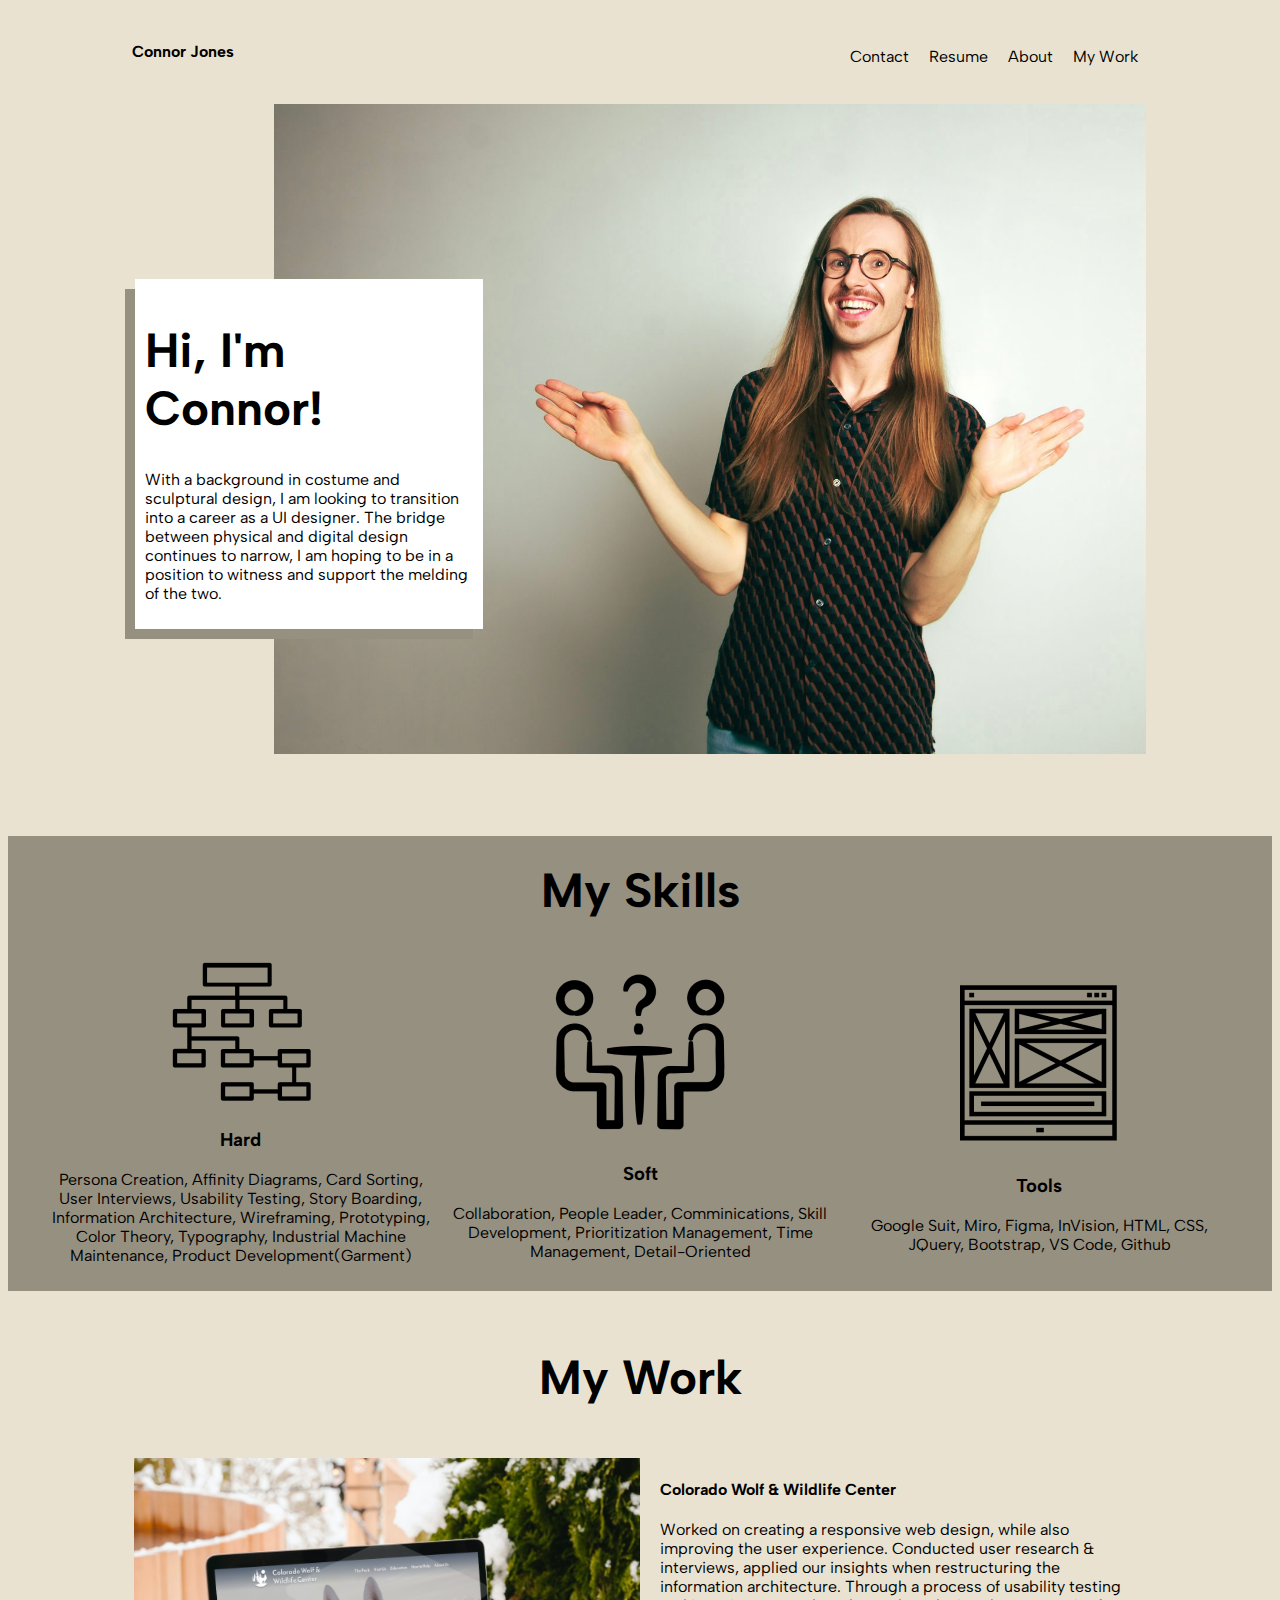
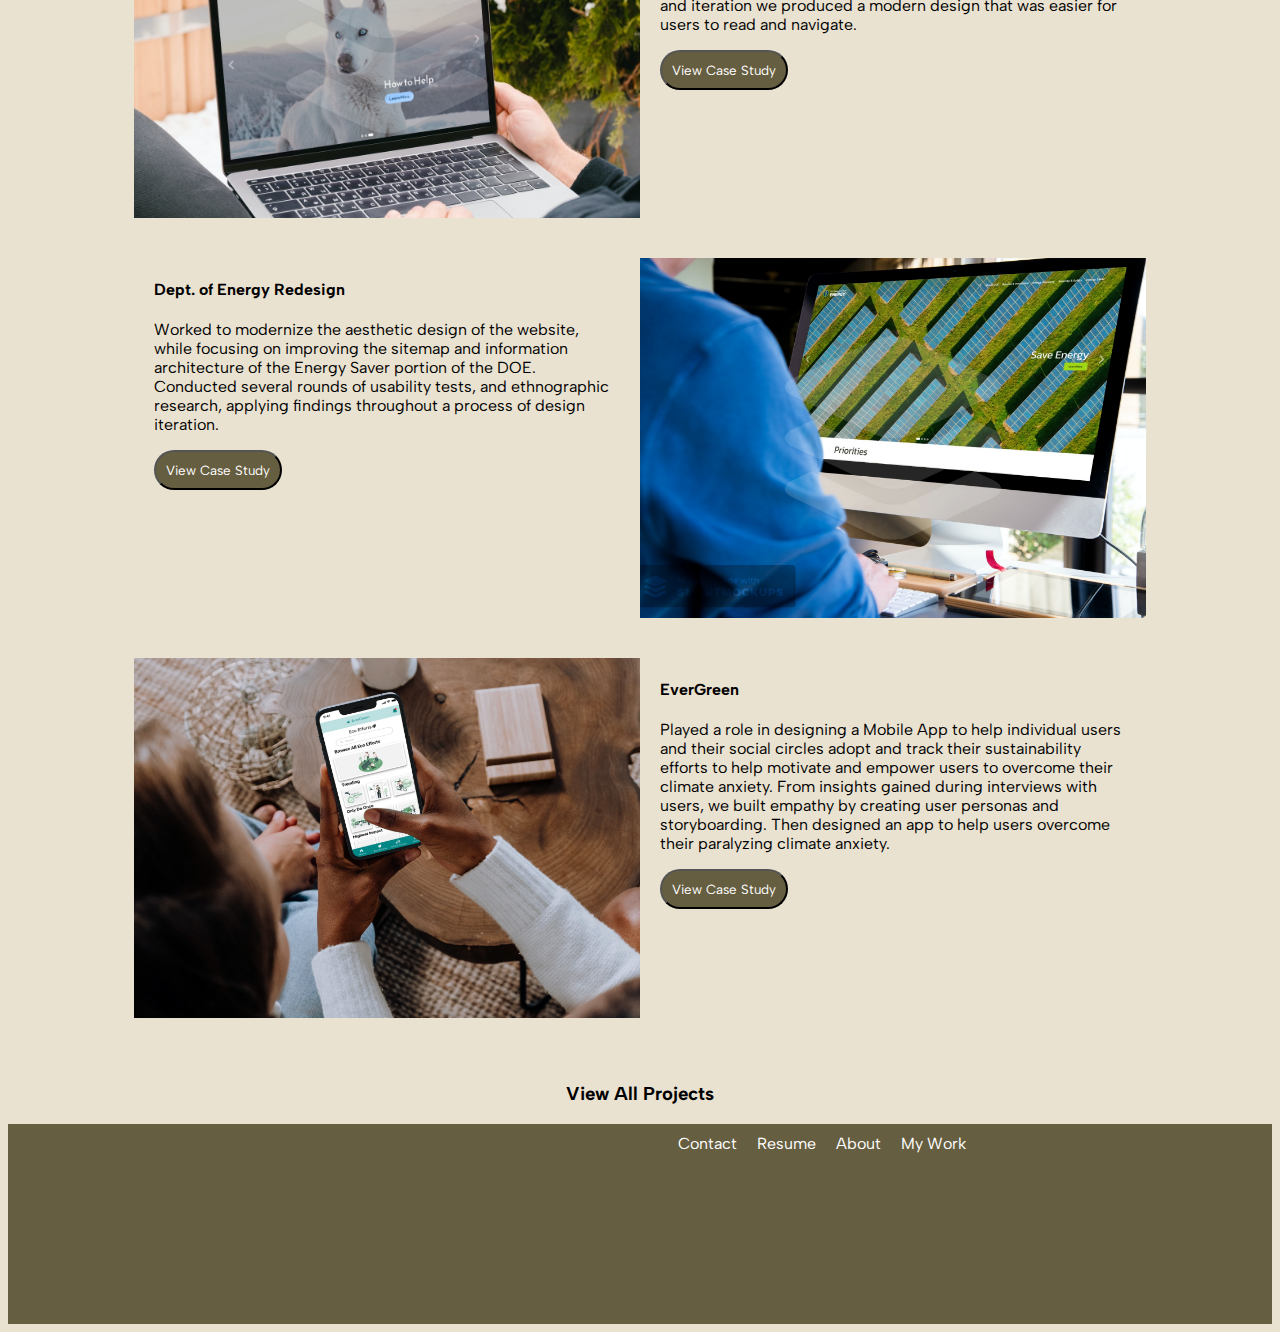
==== index.html @ 47800088 "Uploading File from HW_18" ====
<!DOCTYPE html>
<html>
<head>

    <title>Connor Jones Portfolio</title>
    <!-- Google tag (gtag.js) -->
    <script async src="https://www.googletagmanager.com/gtag/js?id=G-L7NVPBSQMH"></script>
    <script>
        window.dataLayer = window.dataLayer || [];
        function gtag(){dataLayer.push(arguments);}
        gtag('js', new Date());

        gtag('config', 'G-L7NVPBSQMH');
    </script>
    <!-- Hotjar Tracking Code for https://connorjjones.github.io/UX_UI_HW_17/ -->
    <script>
        (function(h,o,t,j,a,r){
            h.hj=h.hj||function(){(h.hj.q=h.hj.q||[]).push(arguments)};
             h._hjSettings={hjid:3104429,hjsv:6};
            a=o.getElementsByTagName('head')[0];
            r=o.createElement('script');r.async=1;
            r.src=t+h._hjSettings.hjid+j+h._hjSettings.hjsv;
            a.appendChild(r);
        })(window,document,'https://static.hotjar.com/c/hotjar-','.js?sv=');
    </script>


    <link href="./CSS/style.css" rel="stylesheet" type="text/css">
    <link rel="preconnect" href="https://fonts.googleapis.com">
    <link rel="preconnect" href="https://fonts.gstatic.com" crossorigin>
    <link href="https://fonts.googleapis.com/css2?family=Albert+Sans:wght@400;500;600;700&display=swap" rel="stylesheet">



</head>
<body>
    <header class="navigation">
        <nav class="inline-block">
            <div class="logo inline-block">
                <!-- <img> -->
                <h4>Connor Jones</h4>
            </div>
            <ul class="nav inline-block">
                <li class="navItem inline-block">My Work</li>
                <li class="navItem inline-block">About</li>
                <li class="navItem inline-block">Resume</li>
                <li class="navItem inline-block">Contact</li>
            </ul>
        </nav>
    </header>
    <section>
        <div class="hero">
            <div class="heroImg">
                <!-- <img src="/Images/indy-7.jpg"> -->
                <div class="content">
                    <h1>Hi, I'm Connor!</h1>
                    <p>With a background in costume and sculptural design, I am looking to transition into a career as a UI designer.  The bridge between physical and digital design continues to narrow, I am hoping to be in a position to witness and support the melding of the two.</p>
                    <!-- <button>Download Resume</button> -->
                </div>
            </div>
        </div>
    </section>
    <section class="mySkills">
        <h1 class="sectionHeader">My Skills</h1>
        <div class="flexContainer">
            <div class="flexChild">
                <img src="/Images/noun-information-architecture-1871614 1.png">
                <h3>Hard</h3>
                <p>Persona Creation,    Affinity Diagrams,    Card Sorting,    User Interviews,    Usability Testing,    Story Boarding,    Information Architecture,     Wireframing,    Prototyping,    Color Theory,    Typography,    Industrial Machine Maintenance,    Product Development(Garment)</p>
            </div>
            <div class="flexChild">
                <img src="/Images/noun-interview-1603594 1.png">
                <h3>Soft</h3>
                <p>Collaboration,    People Leader,  Comminications,    Skill Development,    Prioritization Management,    Time Management,    Detail-Oriented</p>
            </div>
            <div class="flexChild">
                <img src="/Images/noun-web-development-1353982 1.png">
                <h3>Tools</h3>
                <p>Google Suit,     Miro,    Figma,    InVision,    HTML,    CSS,    JQuery,    Bootstrap,   VS Code,   Github</p>
            </div>
        </div>
    </section>
    <!-- My Work Section Constructed using CSS Grid -->
    <section class="myWork">
        <h1 class="sectionHeader">My Work</h1>
        <div class="workGrid">
            <div class="cwwcImg">
                <!-- <img src="/Images/CWWC_1.jpg"> -->
            </div>
            <div class="cwwcContent">
                <h4>Colorado Wolf & Wildlife Center</h4>
                <p>Worked on creating a responsive web design, while also improving the user experience. Conducted user research & interviews, applied our insights when  restructuring the information architecture.  Through a process of usability testing and iteration we produced a modern design that was easier for users to read and navigate.</p>
                <button>View Case Study</button>
            </div>
            <div class="doeImg">
                <!-- <img src="/Images/DOE_1.jpg"> -->
            </div>
            <div class="doeContent">
                <h4>Dept. of Energy Redesign</h4>
                <p>Worked to modernize the aesthetic design of the website, while focusing on improving the sitemap and information architecture of the Energy Saver portion of the DOE.  Conducted several rounds of usability tests, and ethnographic research, applying findings throughout a process of design iteration.</p>
                <button>View Case Study</button>
            </div>
            <div class="evergreenImg">
                <!-- <img src="/Images/EverGreen_1.jpg"> -->
            </div>
            <div class="evergreenContent">
                <h4>EverGreen</h4>
                <p>Played a role in designing a Mobile App to help individual users and their social circles adopt and track their sustainability efforts to help motivate and empower users to overcome their climate anxiety.  From insights gained during interviews with users, we built empathy by creating user personas and storyboarding.  Then designed an app to help users overcome their paralyzing climate anxiety. </p>
                <button>View Case Study</button>
            </div>
        </div>
        <h3 class="sectionHeader">View All Projects</h3>
    </section>
    <footer>
        <div class="footerContent">
            <ul class="footerNav">
                <li class="navItem inline-block">My Work</li>
                <li class="navItem inline-block">About</li>
                <li class="navItem inline-block">Resume</li>
                <li class="navItem inline-block">Contact</li>
            </ul>
        </div>
    </footer>
</body>
</html>
---- CSS/style.css ----
h1, h2, h3, h4, h5, h6, li, p, button {
    font-family: 'Albert Sans', sans-serif;
}
h1{
    font-size: 3em;
}
body{
    background-color: #E9E2D0;
}
.inline-block{
    display: inline-block;
    vertical-align: top;
}
.logo{
    text-align: center;
    /* outline: 1px solid red; */
    margin-left: 9%;
}
nav{
    width: 98%;
    padding: 1%;
    /* outline: 1px solid red; */
}
.nav{
    margin-right: 9%;
    float: right !important;
    /* outline: 1px solid red; */
}
ul{
    width: 50%;
    justify-content: center;
}
.navItem{
    padding: 10px;
    text-align: center;
    float: right;
}
.hero{
    width: 100%;
    height: 700px;
}
.heroImg{
    background-image: url("../Images/indy-7.jpg") !important;
    background-repeat: no-repeat;
    background-size: cover;
    background-position: center;
    height: 600px;
    width: 65%;
    margin-right: 10%;
    float: right;
    margin-bottom: 56px;
    padding: 25px;
}
.content{
    background-color: white;
    padding: 10px;
    width: 40%;
    position: relative;
    left: -20%;
    top: 25%;
    justify-content: center;
    box-shadow: -10px 10px #969080;
}
.mySkills{
    background-color: #969080;
}
.sectionHeader{
    text-align: center;
    padding-top: 25px;
}
.flexContainer{
    display: flex;
    flex-direction: row;
    align-items: center;
    justify-content: center;
}
.flexChild{
    width: 30%;
    text-align: center;
    padding: 10px;
}
.workGrid{
    margin-left: 10%;
    margin-right: 10%;
    display: grid;
    grid-template-columns: 50% 50%;
    grid-template-rows: 400px 400px 400px;
    grid-template-areas: 
        "cwwcImg cwwcContent"
        "doeContent doeImg"
        "evergreenImg evergreenContent"
        ;
}
.cwwcImg{
    grid-area: cwwcImg;
    background-image: url(../Images/CWWC_1.jpg);
    background-size: cover;
    background-repeat: no-repeat;
    background-position: center;
    margin-top: 20px;
    margin-bottom: 20px;
}
.cwwcContent{
    grid-area: cwwcContent;
    padding: 20px;
}
.doeImg{
    grid-area: doeImg;
    background-image: url(../Images/DOE_1.jpg);
    background-size: cover;
    background-repeat: no-repeat;
    background-position: center;
    margin-top: 20px;
    margin-bottom: 20px;
}
.doeContent{
    grid-area: doeContent;
    padding: 20px;
}
.evergreenImg{
    grid-area: evergreenImg;
    background-image: url(../Images/EverGreen_1.jpg);
    background-size: cover;
    background-repeat: no-repeat;
    background-position: center;
    margin-top: 20px;
    margin-bottom: 20px;
    /* outline: 1px solid red; */
}
.evergreenContent{
    grid-area: evergreenContent;
    padding: 20px;
}
button{
    border-radius: 25px;
    padding: 10px;
    color: white;
    background-color: #665E40;
}
footer{
    background-color: #665E40;
}
.footerContent{
    height: 200px;
    width: 100%;
    color: white;
    margin: 0 auto;
    /* outline: 1px solid red; */
}
.footerNav{
    color: white;
    margin: 0 auto;
    /* outline: 1px solid red; */
    justify-content: center;
}
@media only screen and (max-width: 600px){
    .hero{
        height: 800px;
    }
    .heroImg{
        width: 100%;
        margin-right: 0;
        float: none;
        margin-bottom: 200px;
        padding: 0;
    }
    .content{
        background-color: white;
        padding: 10px;
        width: 80%;
        position: relative;
        left: 8%;
        top: 70%;
        justify-content: center;
    }
    .flexContainer{
        flex-direction: column;
    }
    .flexChild{
        width: 100%;
    }
    .workGrid{
        margin-left: 10px;
        margin-right: 10px;
        display: grid;
        grid-template-columns: 1fr;
        grid-template-rows: 400px 1fr 400px 1fr 400px 1fr;
        grid-template-areas: 
            "cwwcImg"
            "cwwcContent"
            "doeImg"
            "doeContent"
            "evergreenImg"
            "evergreenContent"
            ;
    }
}
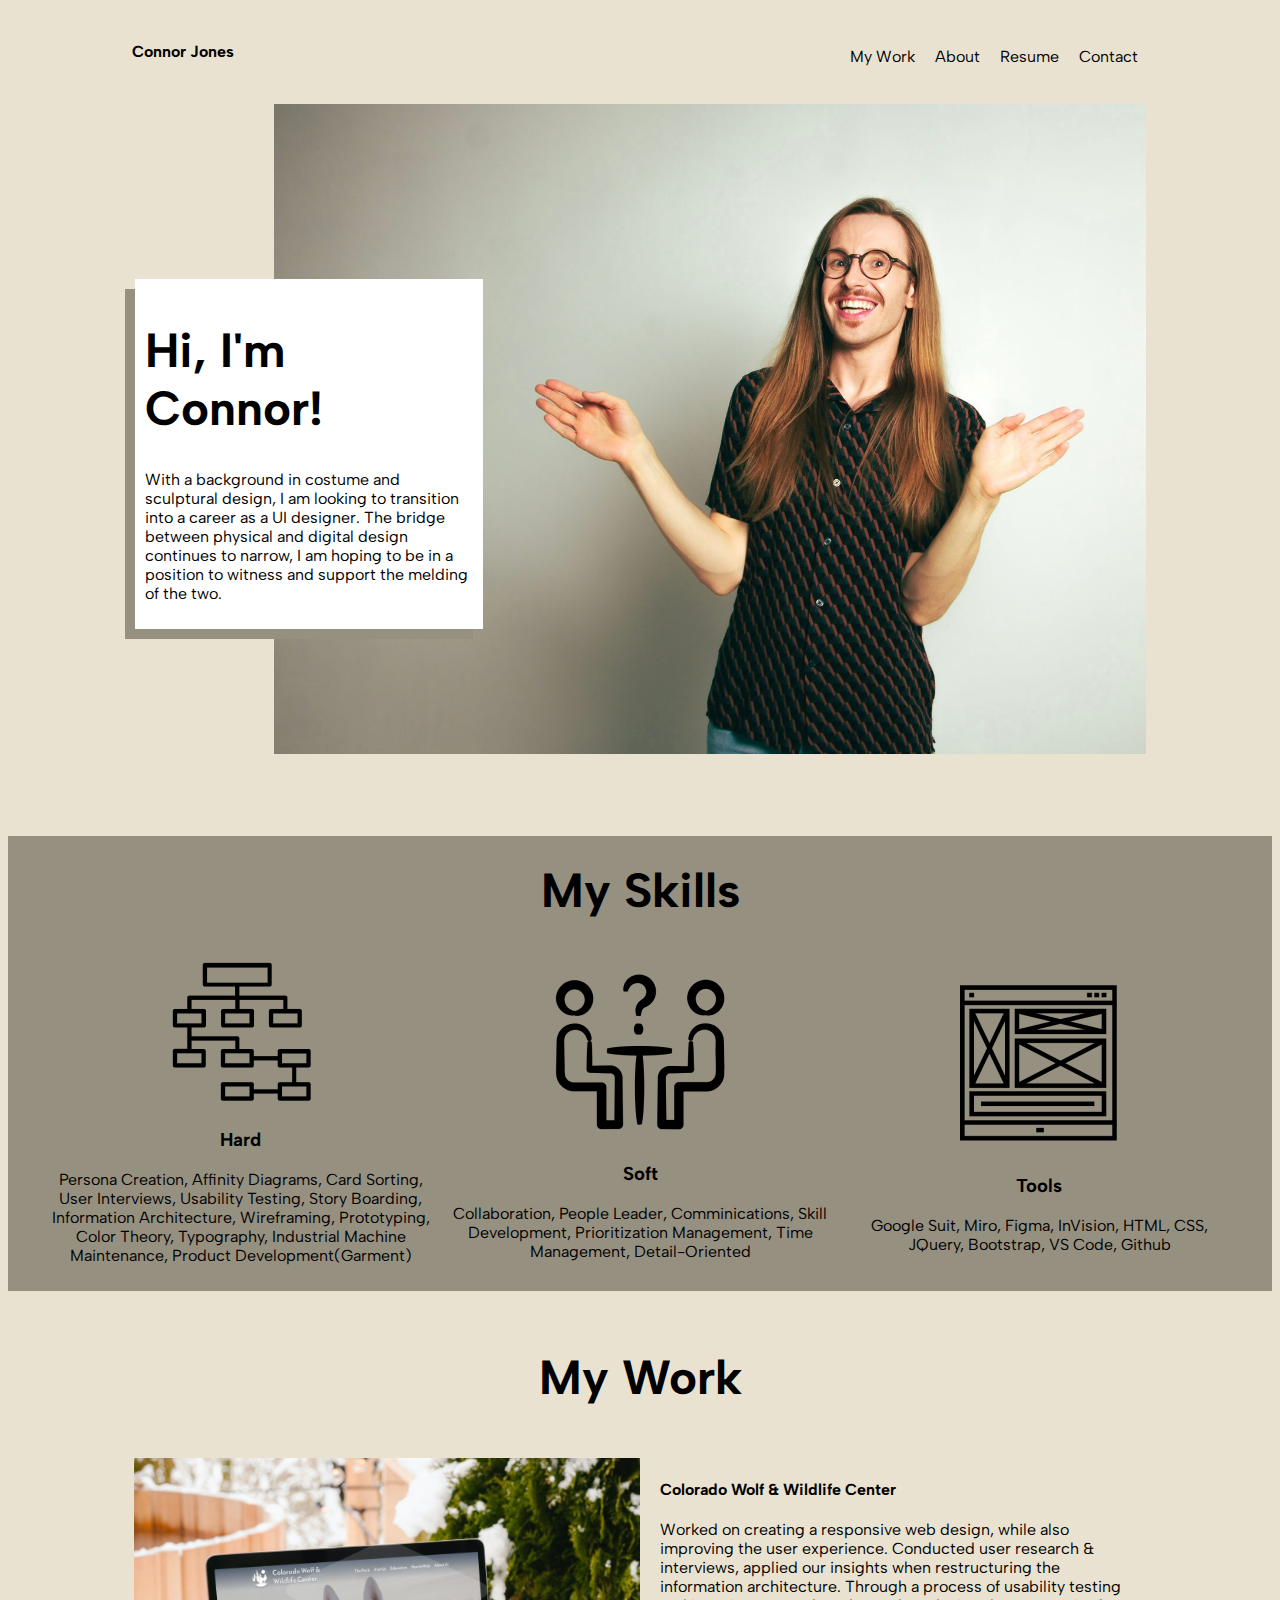
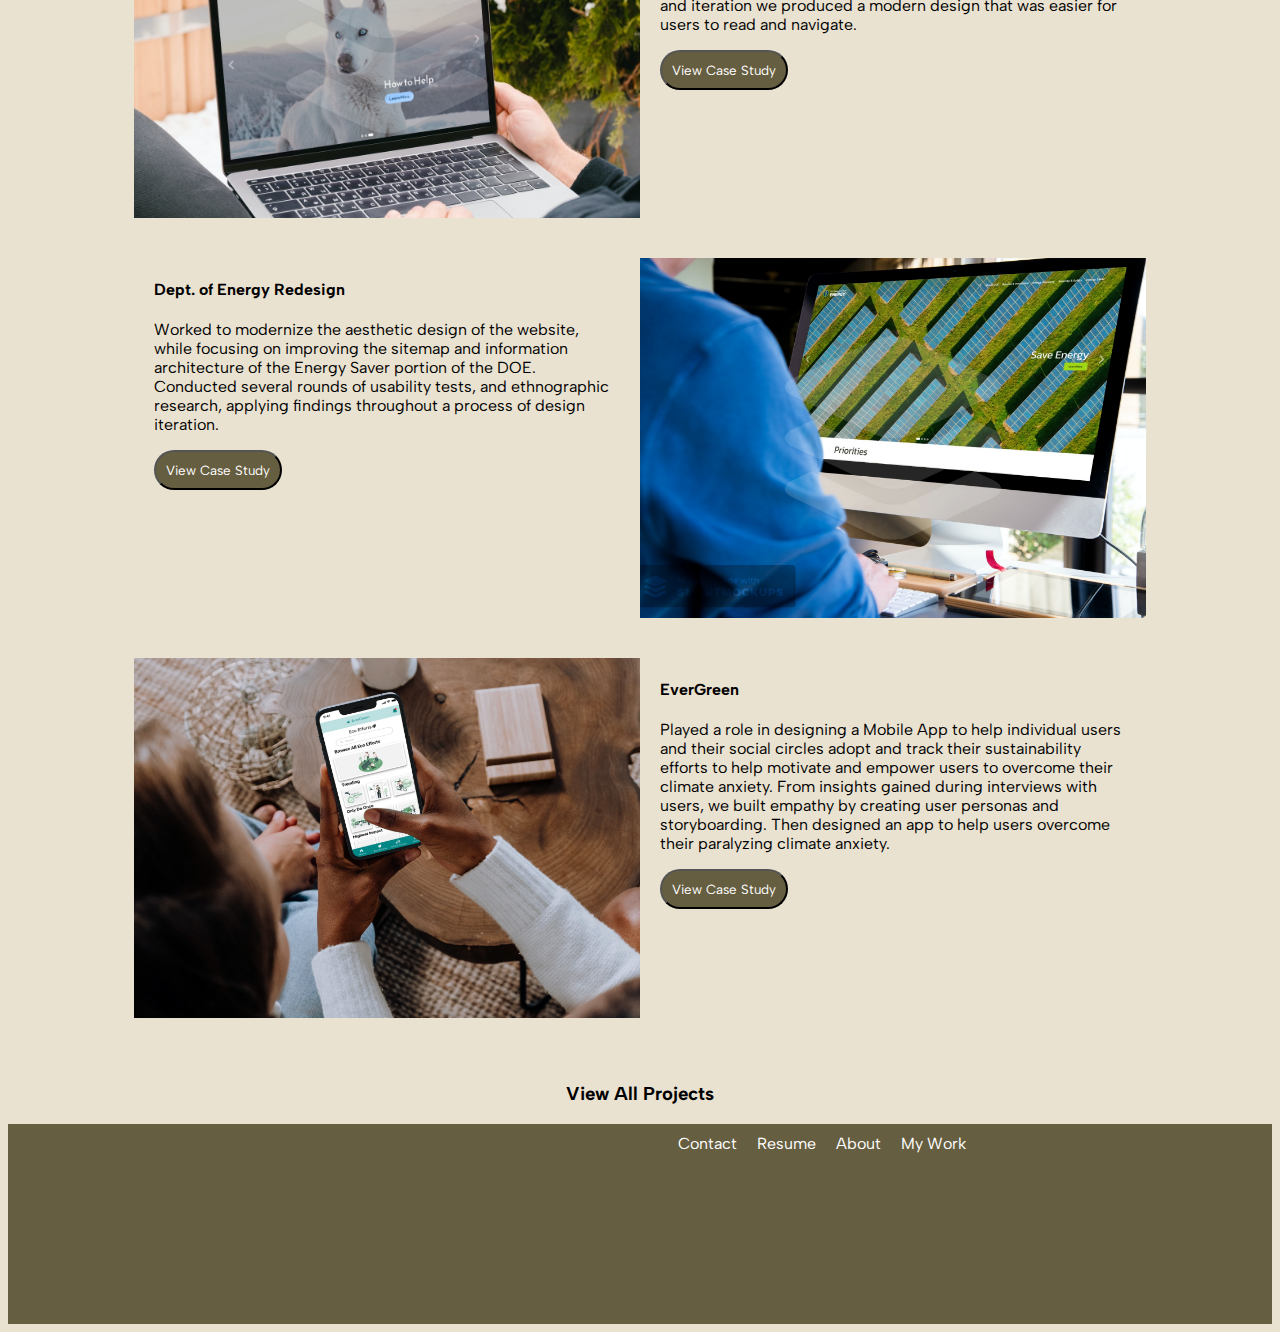
==== commit f24303ff: "adding scroll interaction" ====
--- a/index.html
+++ b/index.html
@@ -29,6 +29,8 @@
     <link rel="preconnect" href="https://fonts.googleapis.com">
     <link rel="preconnect" href="https://fonts.gstatic.com" crossorigin>
     <link href="https://fonts.googleapis.com/css2?family=Albert+Sans:wght@400;500;600;700&display=swap" rel="stylesheet">
+    <!-- JQuery link -->
+    <script src="https://code.jquery.com/jquery-3.4.1.min.js"></script>
 
 
 
@@ -41,10 +43,10 @@
                 <h4>Connor Jones</h4>
             </div>
             <ul class="nav inline-block">
-                <li class="navItem inline-block">My Work</li>
+                <li class="navItem inline-block">Contact</li>
+                <li class="navItem inline-block">Resume</li>
                 <li class="navItem inline-block">About</li>
-                <li class="navItem inline-block">Resume</li>
-                <li class="navItem inline-block">Contact</li>
+                <li class="navItem inline-block" id="myWorkBtn">My Work</li>
             </ul>
         </nav>
     </header>
@@ -81,7 +83,7 @@
         </div>
     </section>
     <!-- My Work Section Constructed using CSS Grid -->
-    <section class="myWork">
+    <section class="myWork" id="myWorkSection">
         <h1 class="sectionHeader">My Work</h1>
         <div class="workGrid">
             <div class="cwwcImg">
@@ -122,4 +124,5 @@
         </div>
     </footer>
 </body>
+<script src="/JS/index.js"></script>
 </html>--- a/CSS/style.css
+++ b/CSS/style.css
@@ -1,4 +1,6 @@
-
+html{
+    scroll-behavior: smooth;
+}
 h1, h2, h3, h4, h5, h6, li, p, button {
     font-family: 'Albert Sans', sans-serif;
 }
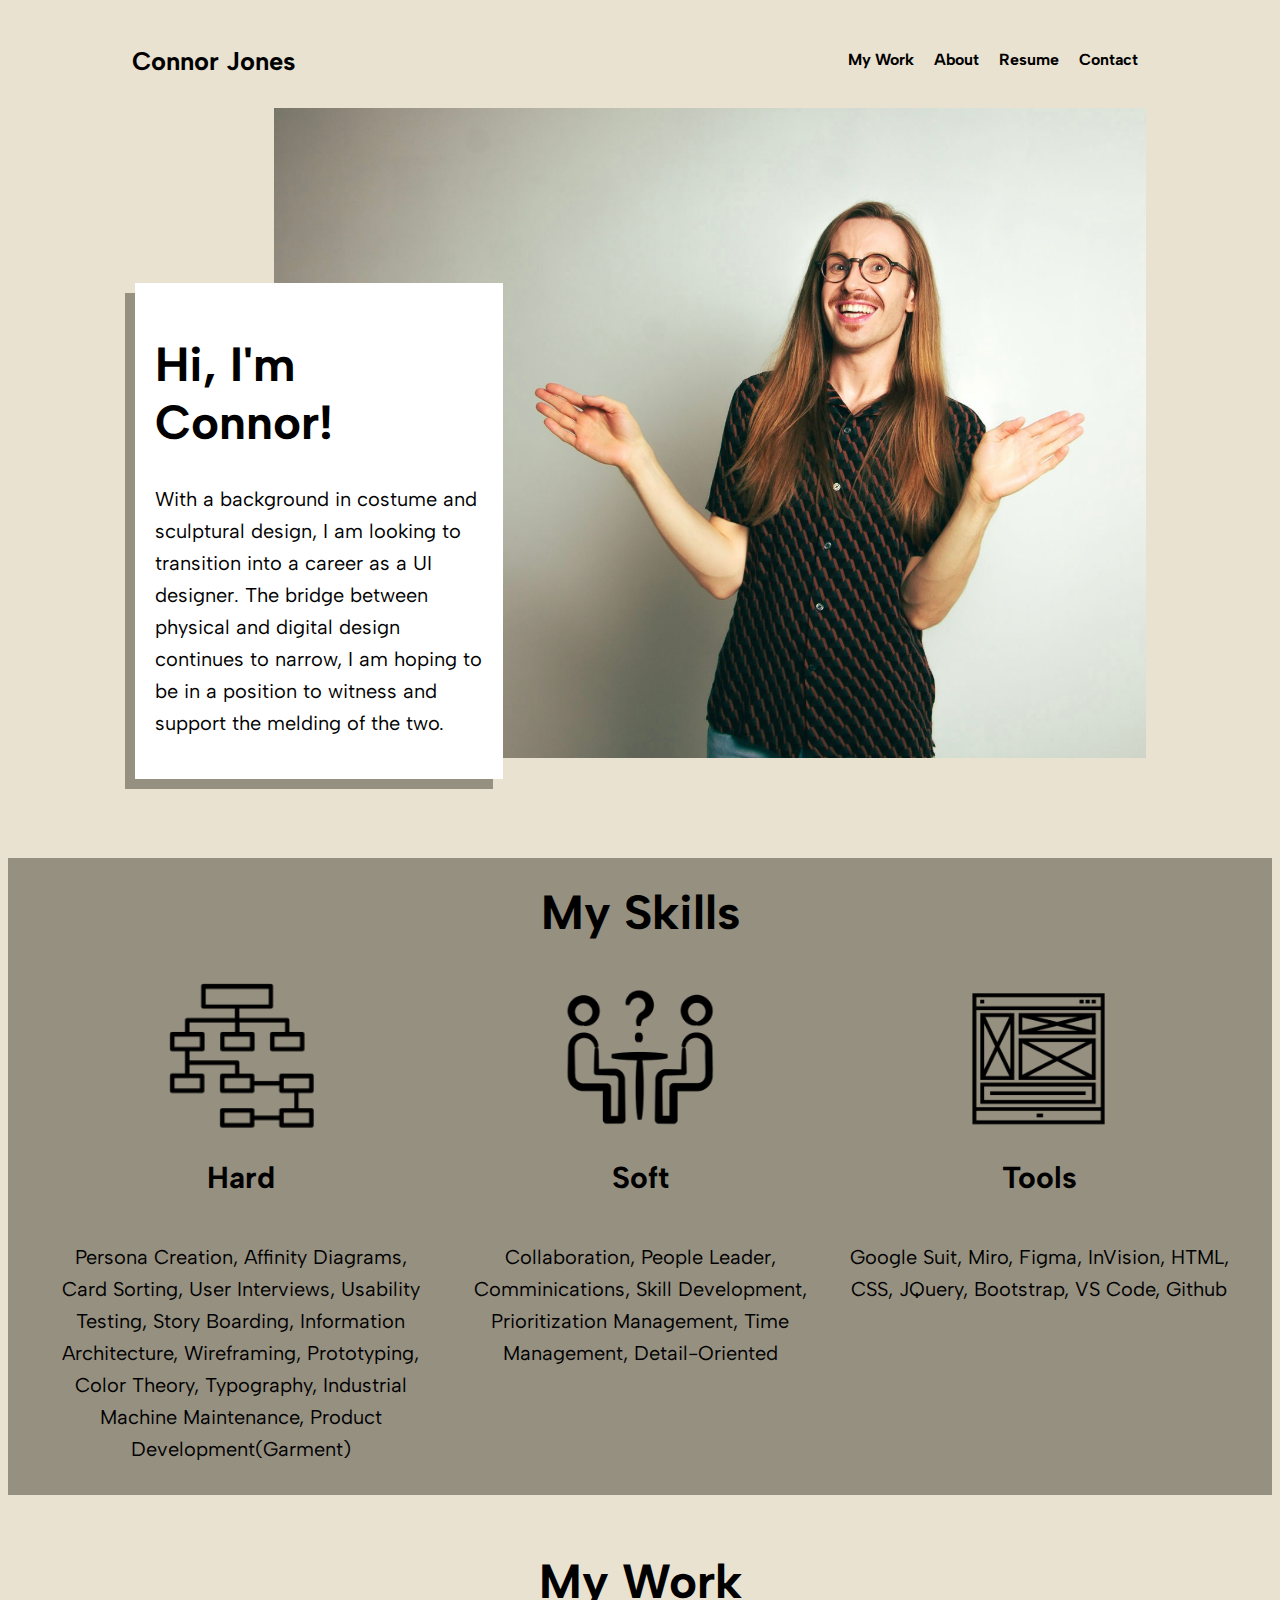
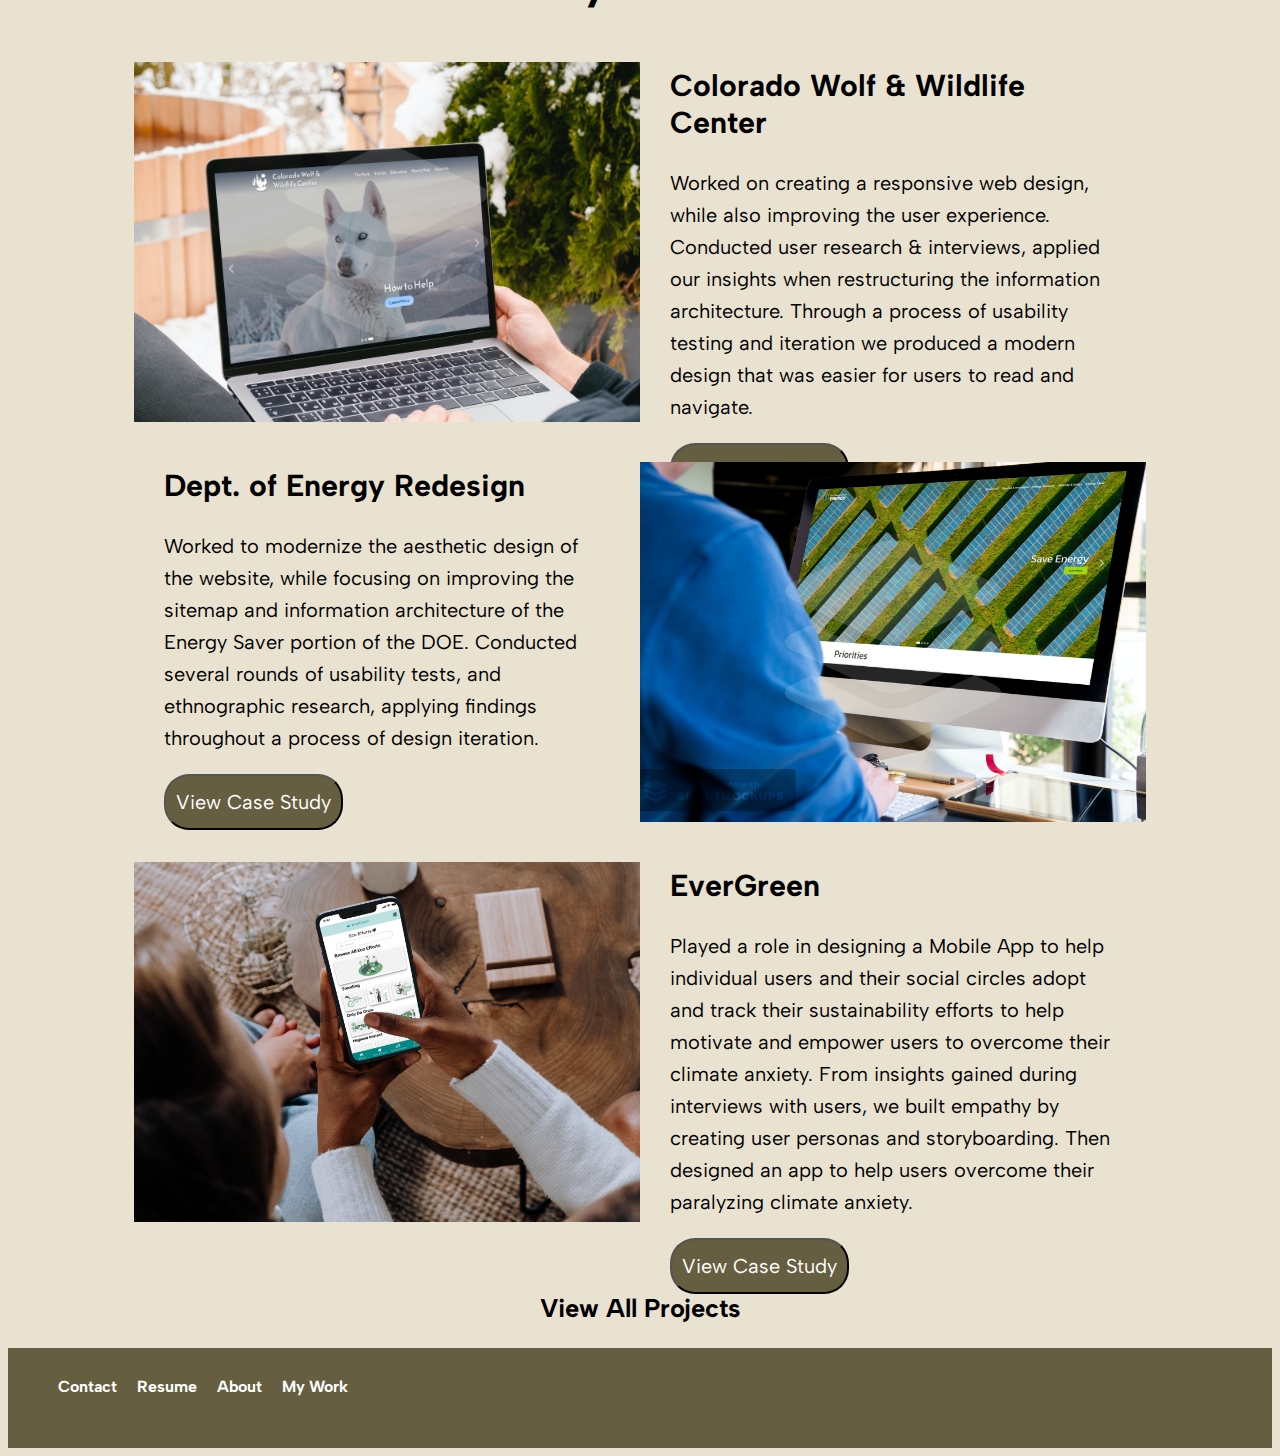
==== commit 955ecece: "Iterating on Homepage Design based on Peer Feedbac" ====
--- a/index.html
+++ b/index.html
@@ -40,7 +40,7 @@
         <nav class="inline-block">
             <div class="logo inline-block">
                 <!-- <img> -->
-                <h4>Connor Jones</h4>
+                <h3>Connor Jones</h3>
             </div>
             <ul class="nav inline-block">
                 <li class="navItem inline-block">Contact</li>
@@ -48,6 +48,9 @@
                 <li class="navItem inline-block">About</li>
                 <li class="navItem inline-block" id="myWorkBtn">My Work</li>
             </ul>
+            <div class="hamMenu">
+                <img src="./Images/menu_24px.png">
+            </div>
         </nav>
     </header>
     <section>
@@ -62,22 +65,29 @@
             </div>
         </div>
     </section>
+</br>
     <section class="mySkills">
         <h1 class="sectionHeader">My Skills</h1>
         <div class="flexContainer">
             <div class="flexChild">
-                <img src="/Images/noun-information-architecture-1871614 1.png">
-                <h3>Hard</h3>
+                <div class="skillIcon" id="skillOne">
+                    <!-- <img src="./Images/noun-information-architecture-1871614 1.png"> -->
+                </div>
+                <h2>Hard</h2>
                 <p>Persona Creation,    Affinity Diagrams,    Card Sorting,    User Interviews,    Usability Testing,    Story Boarding,    Information Architecture,     Wireframing,    Prototyping,    Color Theory,    Typography,    Industrial Machine Maintenance,    Product Development(Garment)</p>
             </div>
             <div class="flexChild">
-                <img src="/Images/noun-interview-1603594 1.png">
-                <h3>Soft</h3>
+                <div class="skillIcon" id="skillTwo">
+                    <!-- <img src="./Images/noun-interview-1603594 1.png"> -->
+                </div>
+                <h2>Soft</h2>
                 <p>Collaboration,    People Leader,  Comminications,    Skill Development,    Prioritization Management,    Time Management,    Detail-Oriented</p>
             </div>
             <div class="flexChild">
-                <img src="/Images/noun-web-development-1353982 1.png">
-                <h3>Tools</h3>
+                <div class="skillIcon" id="skillThree">
+                    <!-- <img src="./Images/noun-web-development-1353982 1.png"> -->
+                </div>
+                <h2>Tools</h2>
                 <p>Google Suit,     Miro,    Figma,    InVision,    HTML,    CSS,    JQuery,    Bootstrap,   VS Code,   Github</p>
             </div>
         </div>
@@ -89,31 +99,31 @@
             <div class="cwwcImg">
                 <!-- <img src="/Images/CWWC_1.jpg"> -->
             </div>
-            <div class="cwwcContent">
-                <h4>Colorado Wolf & Wildlife Center</h4>
+            <div class="cardContent cwwcContent">
+                <h2>Colorado Wolf & Wildlife Center</h2>
                 <p>Worked on creating a responsive web design, while also improving the user experience. Conducted user research & interviews, applied our insights when  restructuring the information architecture.  Through a process of usability testing and iteration we produced a modern design that was easier for users to read and navigate.</p>
                 <button>View Case Study</button>
             </div>
             <div class="doeImg">
                 <!-- <img src="/Images/DOE_1.jpg"> -->
             </div>
-            <div class="doeContent">
-                <h4>Dept. of Energy Redesign</h4>
+            <div class="cardContent doeContent">
+                <h2>Dept. of Energy Redesign</h2>
                 <p>Worked to modernize the aesthetic design of the website, while focusing on improving the sitemap and information architecture of the Energy Saver portion of the DOE.  Conducted several rounds of usability tests, and ethnographic research, applying findings throughout a process of design iteration.</p>
                 <button>View Case Study</button>
             </div>
             <div class="evergreenImg">
                 <!-- <img src="/Images/EverGreen_1.jpg"> -->
             </div>
-            <div class="evergreenContent">
-                <h4>EverGreen</h4>
+            <div class="cardContent evergreenContent">
+                <h2>EverGreen</h2>
                 <p>Played a role in designing a Mobile App to help individual users and their social circles adopt and track their sustainability efforts to help motivate and empower users to overcome their climate anxiety.  From insights gained during interviews with users, we built empathy by creating user personas and storyboarding.  Then designed an app to help users overcome their paralyzing climate anxiety. </p>
                 <button>View Case Study</button>
             </div>
         </div>
         <h3 class="sectionHeader">View All Projects</h3>
     </section>
-    <footer>
+    <footer class="siteFooter">
         <div class="footerContent">
             <ul class="footerNav">
                 <li class="navItem inline-block">My Work</li>
@@ -124,5 +134,5 @@
         </div>
     </footer>
 </body>
-<script src="/JS/index.js"></script>
+<script src="JS/index.js"></script>
 </html>--- a/CSS/style.css
+++ b/CSS/style.css
@@ -6,6 +6,16 @@
 }
 h1{
     font-size: 3em;
+}
+h2{
+    font-size: 1.9em;
+}
+h3{
+    font-size: 1.6em;
+}
+button, p, li{
+    font-size: 1.25em;
+    line-height: 1.6;
 }
 body{
     background-color: #E9E2D0;
@@ -19,24 +29,35 @@
     /* outline: 1px solid red; */
     margin-left: 9%;
 }
+.navigation{
+    height: 100px;
+}
 nav{
     width: 98%;
     padding: 1%;
     /* outline: 1px solid red; */
 }
 .nav{
+    width: 50%;
+    justify-content: center;
     margin-right: 9%;
     float: right !important;
     /* outline: 1px solid red; */
 }
-ul{
-    width: 50%;
-    justify-content: center;
-}
 .navItem{
     padding: 10px;
     text-align: center;
     float: right;
+    font-weight: bold;
+    font-size: 1em;
+}
+.navItem:hover{
+    cursor: pointer !important;
+    /* text-decoration: underline !important; */
+    border-bottom: 3px solid white;
+}
+.hamMenu{
+    display: none;
 }
 .hero{
     width: 100%;
@@ -56,7 +77,7 @@
 }
 .content{
     background-color: white;
-    padding: 10px;
+    padding: 20px;
     width: 40%;
     position: relative;
     left: -20%;
@@ -74,13 +95,37 @@
 .flexContainer{
     display: flex;
     flex-direction: row;
+    justify-content: center;
+}
+.flexChild{
+    display: flex;
+    width: 30%;
+    padding: 10px;
+    flex-direction: column;
     align-items: center;
-    justify-content: center;
-}
-.flexChild{
-    width: 30%;
-    text-align: center;
-    padding: 10px;
+    text-align: center;
+}
+.skillIcon{
+    height: 150px;
+    width: 150px;
+}
+#skillOne{
+    background-image: url(../Images/noun-information-architecture-1871614\ 1.png);
+    background-repeat: no-repeat;
+    background-size: cover;
+    background-position: center;
+}
+#skillTwo{
+    background-image: url(../Images/noun-interview-1603594\ 1.png);
+    background-repeat: no-repeat;
+    background-size: cover;
+    background-position: center;
+}
+#skillThree{
+    background-image: url(../Images/noun-web-development-1353982\ 1.png);
+    background-repeat: no-repeat;
+    background-size: cover;
+    background-position: center;
 }
 .workGrid{
     margin-left: 10%;
@@ -105,7 +150,6 @@
 }
 .cwwcContent{
     grid-area: cwwcContent;
-    padding: 20px;
 }
 .doeImg{
     grid-area: doeImg;
@@ -118,7 +162,6 @@
 }
 .doeContent{
     grid-area: doeContent;
-    padding: 20px;
 }
 .evergreenImg{
     grid-area: evergreenImg;
@@ -132,7 +175,9 @@
 }
 .evergreenContent{
     grid-area: evergreenContent;
-    padding: 20px;
+}
+.cardContent{
+    padding: 0px 30px 30px 30px;
 }
 button{
     border-radius: 25px;
@@ -140,25 +185,29 @@
     color: white;
     background-color: #665E40;
 }
-footer{
+.siteFooter{
     background-color: #665E40;
-}
-.footerContent{
-    height: 200px;
-    width: 100%;
+    height: 100px;
+}
+.footerNav{
+    float: left;
     color: white;
-    margin: 0 auto;
-    /* outline: 1px solid red; */
-}
-.footerNav{
-    color: white;
-    margin: 0 auto;
-    /* outline: 1px solid red; */
-    justify-content: center;
-}
-@media only screen and (max-width: 600px){
+}
+@media only screen and (max-width: 700px){
+    h1{
+        font-size: 2.5em;
+    }
+    h2{
+        font-size: 1.5em;
+    }
+    h3{
+        font-size: 1.25em;
+    }
+    button, p, li{
+        font-size: 1em;
+    }
     .hero{
-        height: 800px;
+        height: 740px;
     }
     .heroImg{
         width: 100%;
@@ -166,6 +215,14 @@
         float: none;
         margin-bottom: 200px;
         padding: 0;
+    }
+    .nav{
+        display: none;
+    }
+    .hamMenu{
+        display: block;
+        padding: 15px;
+        float: right;
     }
     .content{
         background-color: white;
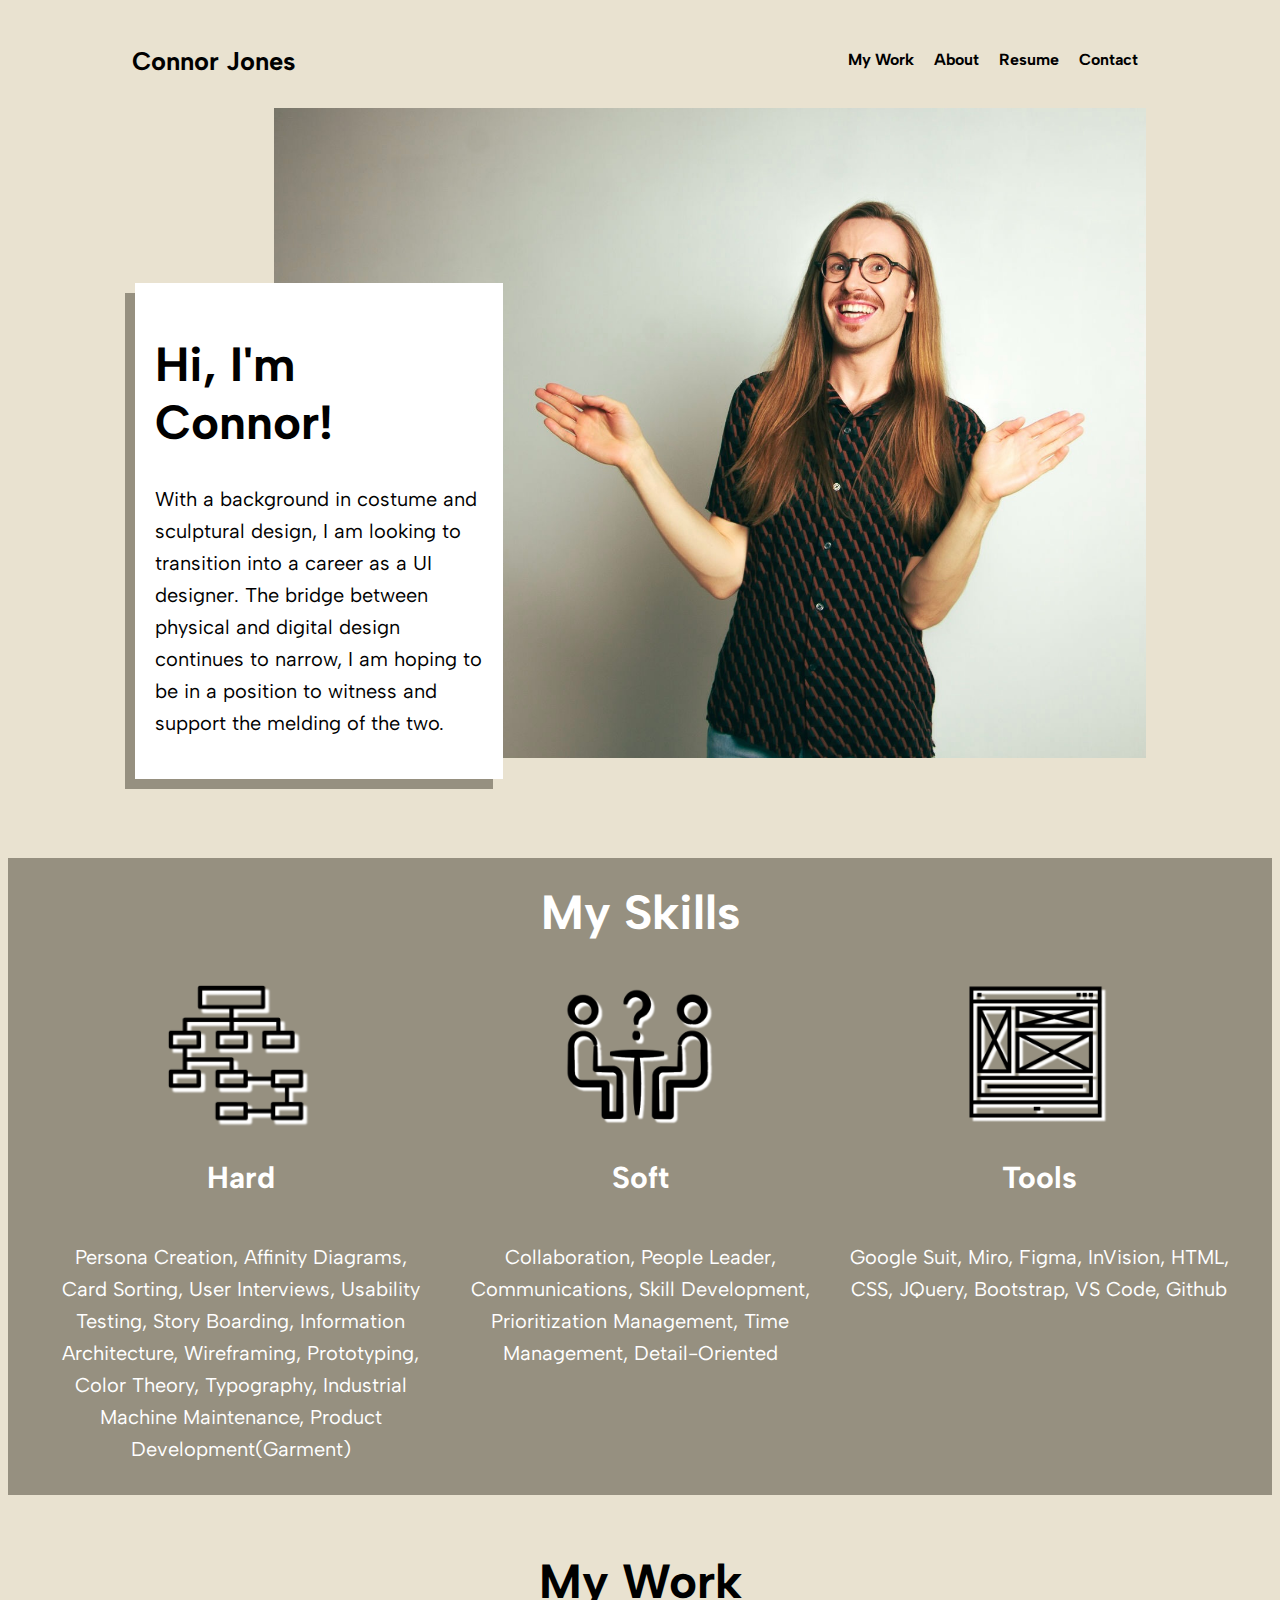
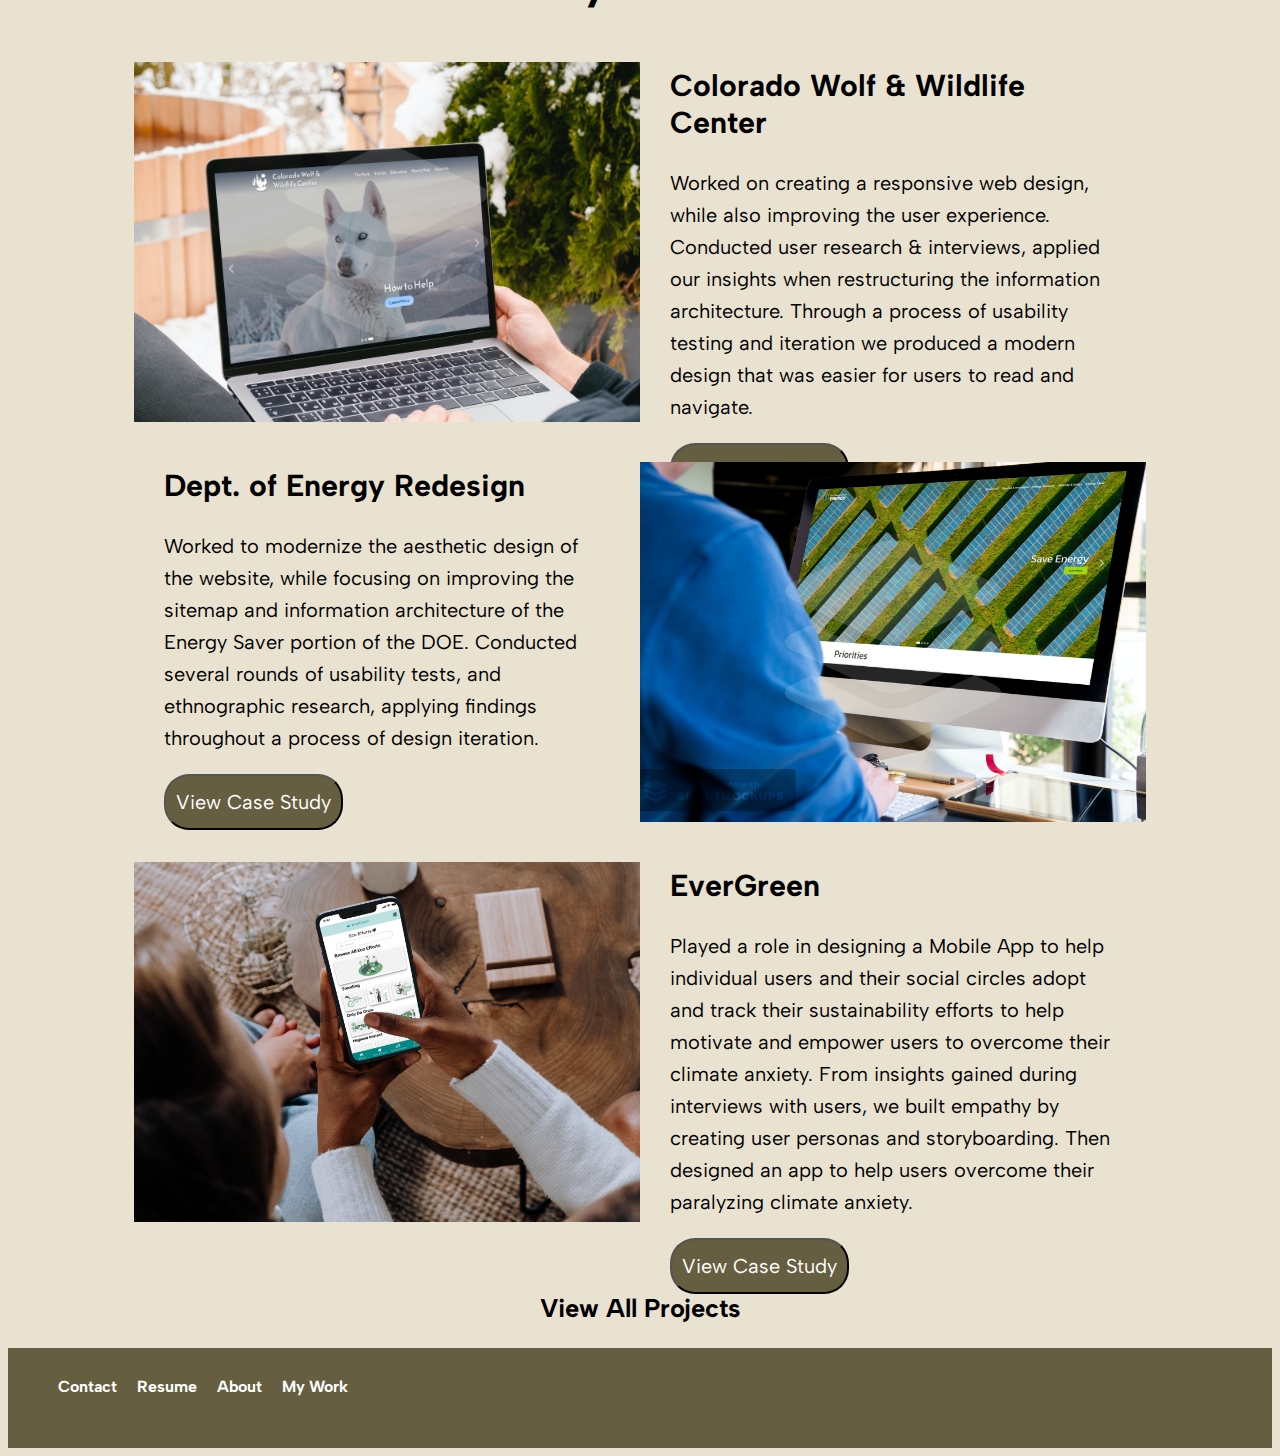
==== commit b56aa4df: "linking to HW_20" ====
--- a/index.html
+++ b/index.html
@@ -81,7 +81,7 @@
                     <!-- <img src="./Images/noun-interview-1603594 1.png"> -->
                 </div>
                 <h2>Soft</h2>
-                <p>Collaboration,    People Leader,  Comminications,    Skill Development,    Prioritization Management,    Time Management,    Detail-Oriented</p>
+                <p>Collaboration,    People Leader,  Communications,    Skill Development,    Prioritization Management,    Time Management,    Detail-Oriented</p>
             </div>
             <div class="flexChild">
                 <div class="skillIcon" id="skillThree">
@@ -102,7 +102,7 @@
             <div class="cardContent cwwcContent">
                 <h2>Colorado Wolf & Wildlife Center</h2>
                 <p>Worked on creating a responsive web design, while also improving the user experience. Conducted user research & interviews, applied our insights when  restructuring the information architecture.  Through a process of usability testing and iteration we produced a modern design that was easier for users to read and navigate.</p>
-                <button>View Case Study</button>
+                <button><a href="https://connorjjones.github.io/UX_UI_HW_20/">View Case Study</a></button>
             </div>
             <div class="doeImg">
                 <!-- <img src="/Images/DOE_1.jpg"> -->
--- a/CSS/style.css
+++ b/CSS/style.css
@@ -87,6 +87,7 @@
 }
 .mySkills{
     background-color: #969080;
+    color: white;
 }
 .sectionHeader{
     text-align: center;
@@ -110,19 +111,19 @@
     width: 150px;
 }
 #skillOne{
-    background-image: url(../Images/noun-information-architecture-1871614\ 1.png);
+    background-image: url(../Images/informationArch_Icon_WhiteBackdrop.png);
     background-repeat: no-repeat;
     background-size: cover;
     background-position: center;
 }
 #skillTwo{
-    background-image: url(../Images/noun-interview-1603594\ 1.png);
+    background-image: url(../Images/interview_icon_whitebackdrop.png);
     background-repeat: no-repeat;
     background-size: cover;
     background-position: center;
 }
 #skillThree{
-    background-image: url(../Images/noun-web-development-1353982\ 1.png);
+    background-image: url(../Images/webDevelopment_Icon_WhiteBackdrop.png);
     background-repeat: no-repeat;
     background-size: cover;
     background-position: center;
